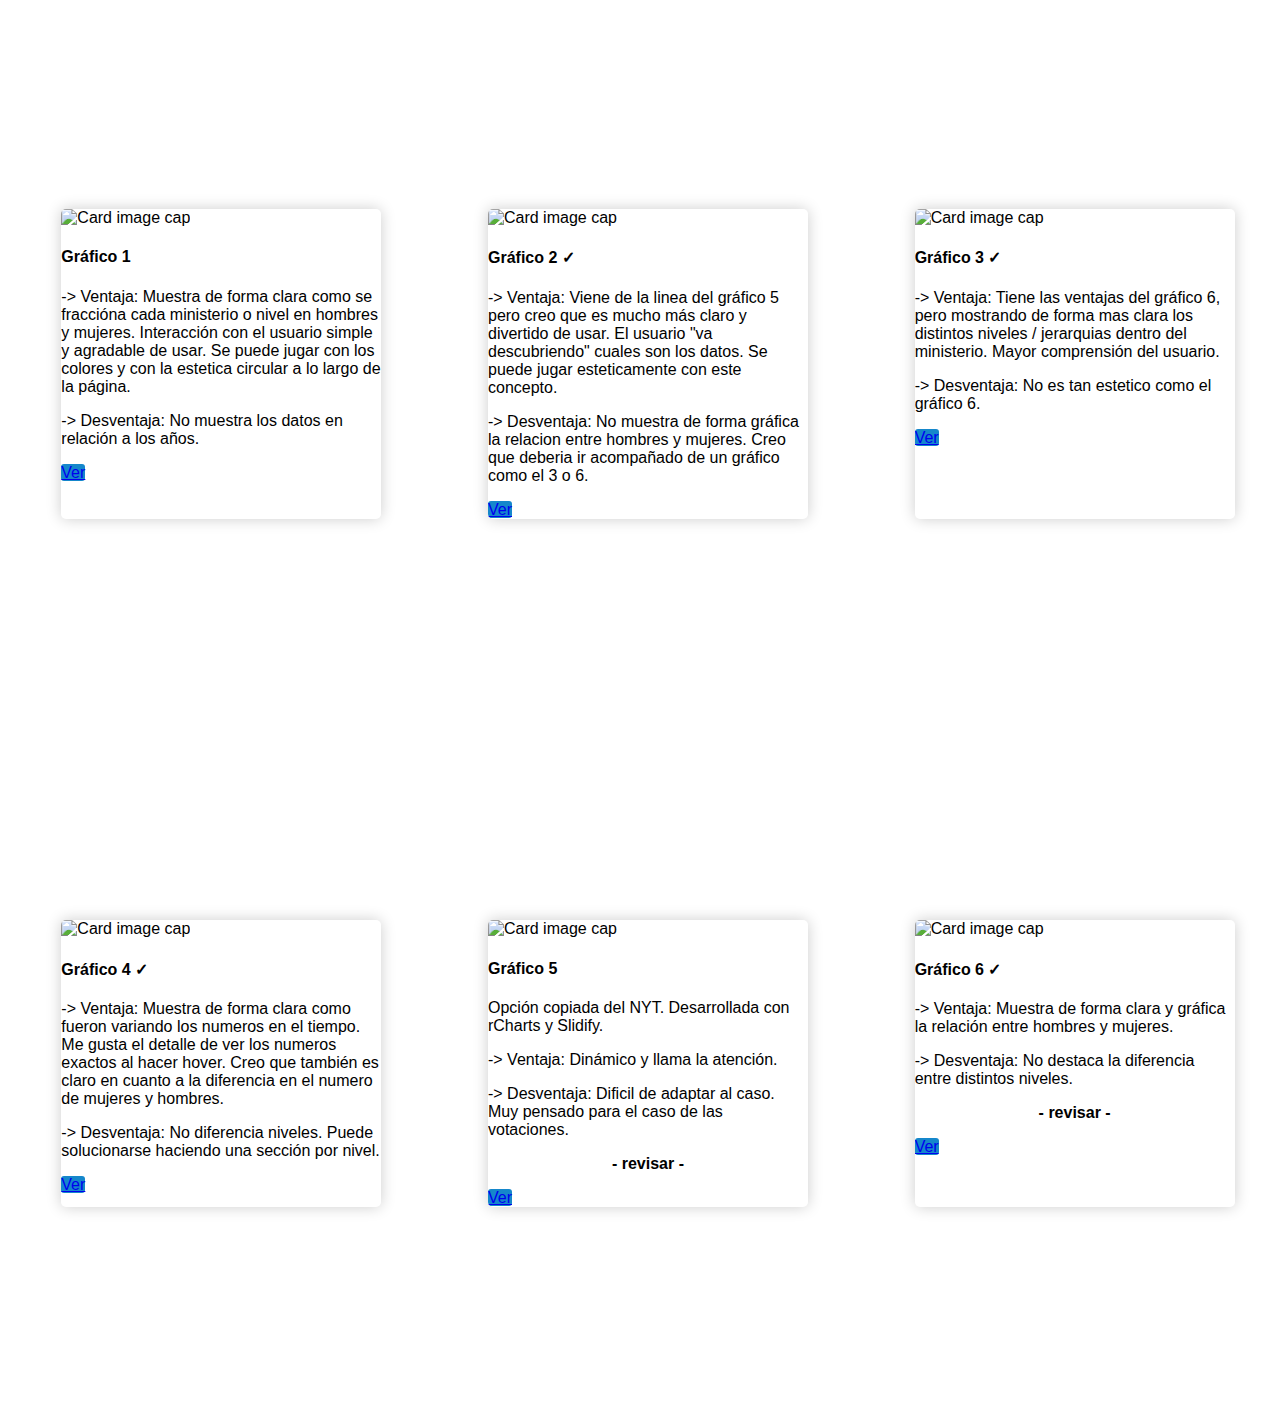
==== index.html @ acb8e425 "Add better styling to graphs display" ====
<!DOCTYPE html>
<html lang="en">

    <head>
        <meta charset="UTF-8">
        <meta name="viewport" content="width=device-width, initial-scale=1.0">
        <meta http-equiv="X-UA-Compatible" content="ie=edge">
        <title>Proyeto 1</title>

        <!-- bootstrap -->
        <link rel="stylesheet" href="https://maxcdn.bootstrapcdn.com/bootstrap/4.0.0-alpha.6/css/bootstrap.min.css" integrity="sha384-rwoIResjU2yc3z8GV/NPeZWAv56rSmLldC3R/AZzGRnGxQQKnKkoFVhFQhNUwEyJ"
            crossorigin="anonymous">
        <!-- styles -->
        <link rel="stylesheet" href="./styles/homeStyle.min.css">
    </head>

    <body>
        <div class="container">
            <div class="row">
                <!-- Sequences sunburst -->
                <div class="card" style="width: 20rem;">
                    <img class="card-img-top" src="./images/graph1.png" alt="Card image cap">
                    <div class="card-block">
                        <h4 class="card-title">Gráfico 1</h4>
                        <p class="card-text">-> Ventaja: Muestra de forma clara como se fraccióna cada ministerio o nivel en hombres y mujeres.
                            Interacción con el usuario simple y agradable de usar. Se puede jugar con los colores y con la
                            estetica circular a lo largo de la página.</p>
                        <p class="card-text">-> Desventaja: No muestra los datos en relación a los años.</p>
                        <a href="./graph1/" class="btn btn-primary">Ver</a>
                    </div>
                </div>

                <div class="card" style="width: 20rem;">
                    <img class="card-img-top" src="./images/graph2.png" alt="Card image cap">
                    <div class="card-block">
                        <h4 class="card-title">Gráfico 2 ✓</h4>
                        <p class="card-text">-> Ventaja: Viene de la linea del gráfico 5 pero creo que es mucho más claro y divertido de usar.
                            El usuario "va descubriendo" cuales son los datos. Se puede jugar esteticamente con este concepto.</p>
                        <p class="card-text">-> Desventaja: No muestra de forma gráfica la relacion entre hombres y mujeres. Creo que deberia
                            ir acompañado de un gráfico como el 3 o 6.</p>
                        <a href="./graph2" class="btn btn-primary">Ver</a>
                    </div>
                </div>

                <div class="card" style="width: 20rem;">
                    <img class="card-img-top" src="./images/graph3.png" alt="Card image cap">
                    <div class="card-block">
                        <h4 class="card-title">Gráfico 3 ✓</h4>
                        <p class="card-text">-> Ventaja: Tiene las ventajas del gráfico 6, pero mostrando de forma mas clara los distintos niveles
                            / jerarquias dentro del ministerio. Mayor comprensión del usuario.</p>
                        <p class="card-text">-> Desventaja: No es tan estetico como el gráfico 6.</p>
                        <a href="./graph3" class="btn btn-primary">Ver</a>
                    </div>
                </div>
            </div>
            <div class="row">

                <div class="card" style="width: 20rem;">
                    <img class="card-img-top" src="./images/graph4.png" alt="Card image cap">
                    <div class="card-block">
                        <h4 class="card-title">Gráfico 4 ✓</h4>
                        <p class="card-text">-> Ventaja: Muestra de forma clara como fueron variando los numeros en el tiempo. Me gusta el detalle
                            de ver los numeros exactos al hacer hover. Creo que también es claro en cuanto a la diferencia
                            en el numero de mujeres y hombres.</p>
                        <p class="card-text">-> Desventaja: No diferencia niveles. Puede solucionarse haciendo una sección por nivel.</p>
                        <a href="./graph4" class="btn btn-primary">Ver</a>
                    </div>
                </div>

                <div class="card" style="width: 20rem;">
                    <img class="card-img-top" src="./images/graph5.png" alt="Card image cap">
                    <div class="card-block">
                        <h4 class="card-title">Gráfico 5</h4>
                        <p class="card-text">Opción copiada del NYT. Desarrollada con rCharts y Slidify.</p>
                        <p class="card-text">-> Ventaja: Dinámico y llama la atención.</p>
                        <p class="card-text">-> Desventaja: Dificil de adaptar al caso. Muy pensado para el caso de las votaciones.</p>
                        <p class="card-text">
                            <strong class="revisar">- revisar -</strong>
                        </p>
                        <a href="./rCharts_512paths" class="btn btn-primary">Ver</a>
                    </div>
                </div>

                <div class="card" style="width: 20rem;">
                    <img class="card-img-top" src="./images/graph6.png" alt="Card image cap">
                    <div class="card-block">
                        <h4 class="card-title">Gráfico 6 ✓</h4>
                        <p class="card-text">-> Ventaja: Muestra de forma clara y gráfica la relación entre hombres y mujeres.</p>
                        <p class="card-text">-> Desventaja: No destaca la diferencia entre distintos niveles.</p>
                        <p class="card-text">
                            <strong class="revisar">- revisar -</strong>
                        </p>
                        <a href="./graph6" class="btn btn-primary">Ver</a>
                    </div>
                </div>

            </div>
        </div>


        <!-- bootstrap -->
        <script src="https://code.jquery.com/jquery-3.1.1.slim.min.js" integrity="sha384-A7FZj7v+d/sdmMqp/nOQwliLvUsJfDHW+k9Omg/a/EheAdgtzNs3hpfag6Ed950n"
            crossorigin="anonymous"></script>
        <script src="https://cdnjs.cloudflare.com/ajax/libs/tether/1.4.0/js/tether.min.js" integrity="sha384-DztdAPBWPRXSA/3eYEEUWrWCy7G5KFbe8fFjk5JAIxUYHKkDx6Qin1DkWx51bBrb"
            crossorigin="anonymous"></script>
        <script src="https://maxcdn.bootstrapcdn.com/bootstrap/4.0.0-alpha.6/js/bootstrap.min.js" integrity="sha384-vBWWzlZJ8ea9aCX4pEW3rVHjgjt7zpkNpZk+02D9phzyeVkE+jo0ieGizqPLForn"
            crossorigin="anonymous"></script>
    </body>

</html>
---- styles/homeStyle.min.css ----
*{box-sizing:border-box}img{height:230px}.container{display:flex;flex-direction:column;width:100vw;height:1400px;justify-content:space-around;align-items:space-around}.row{display:flex;flex-direction:row;justify-content:space-around;width:100vw;flex-wrap:nowrap}.card{overflow:scroll;height:100% !important;box-shadow:0px 0px 15px rgba(0,0,0,0.2);border-radius:5px;transition:all ease-in-out 200ms;font-family:helvetica}.card:hover{transform:scale(1.02)}.btn{width:100%;background-color:#1587CB;border-color:white;border-radius:3px;position:relative;bottom:0px}.revisar{width:100%;display:flex;justify-content:center}
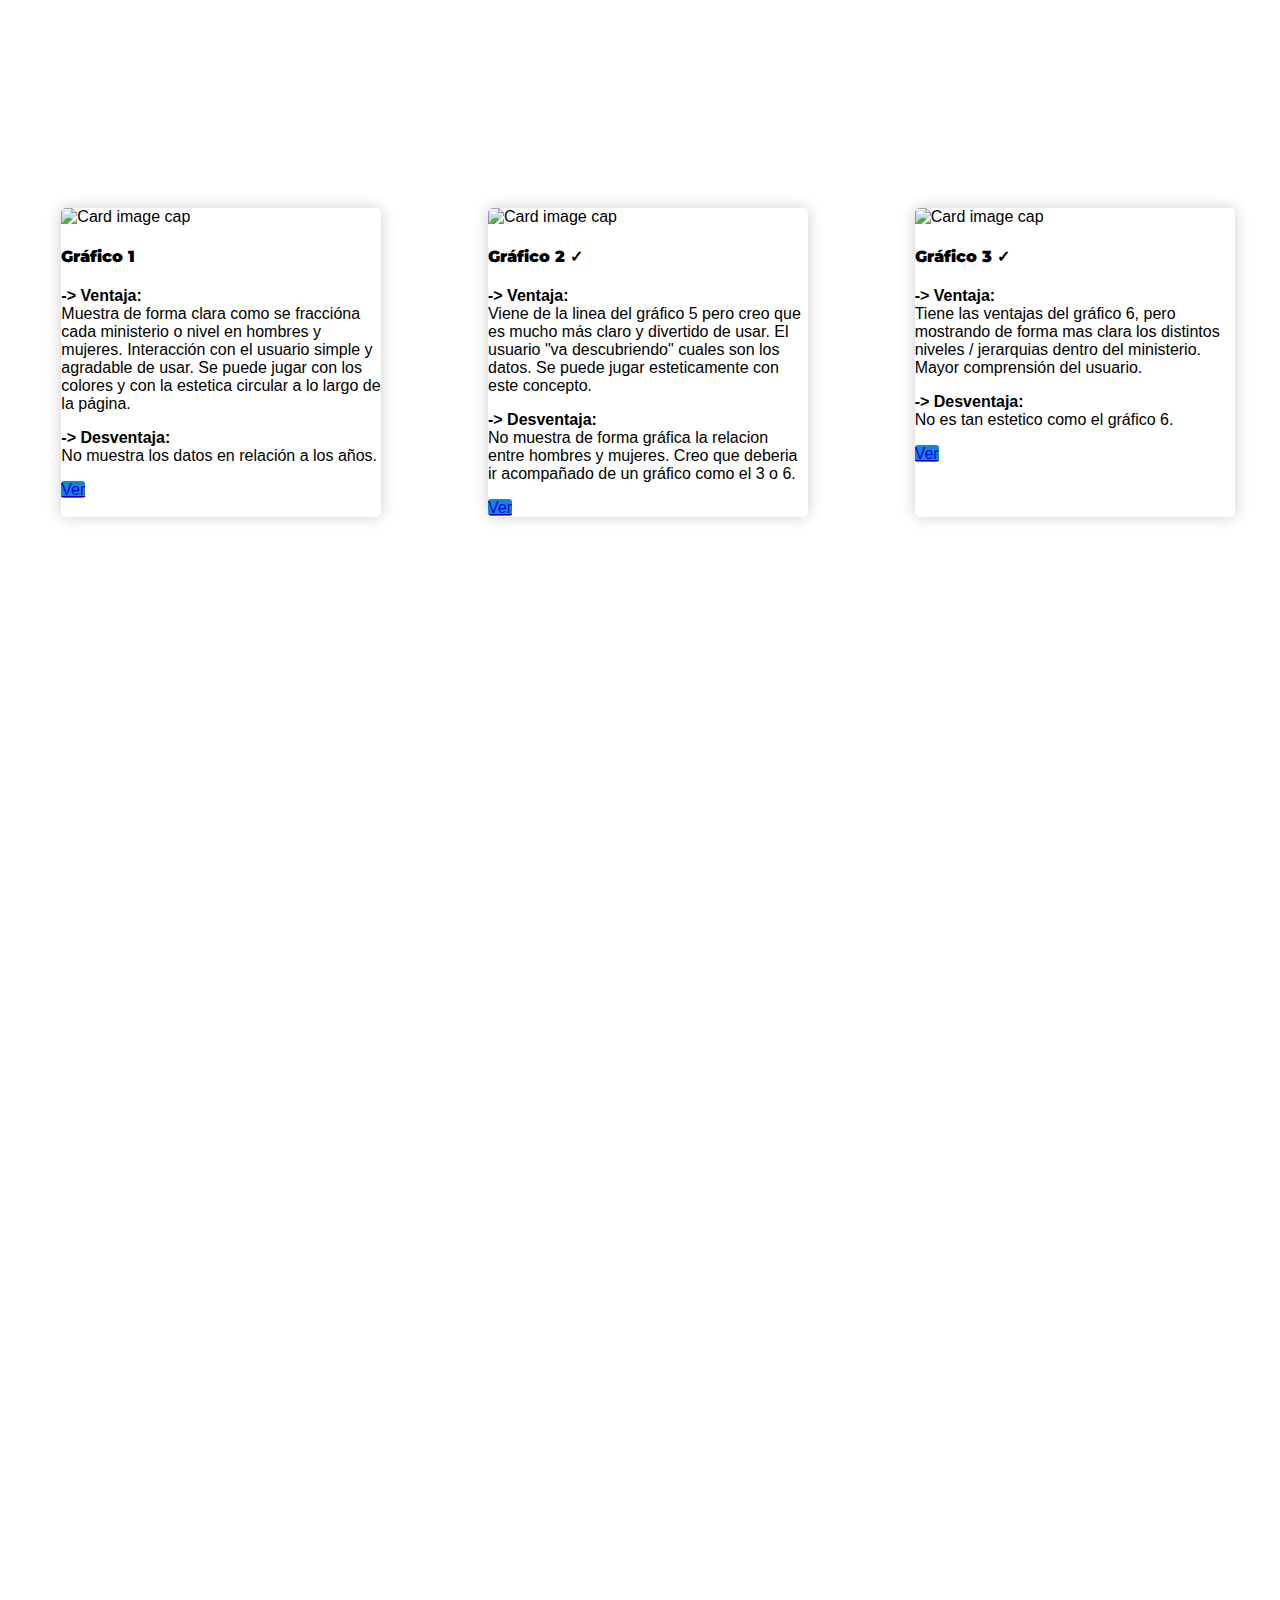
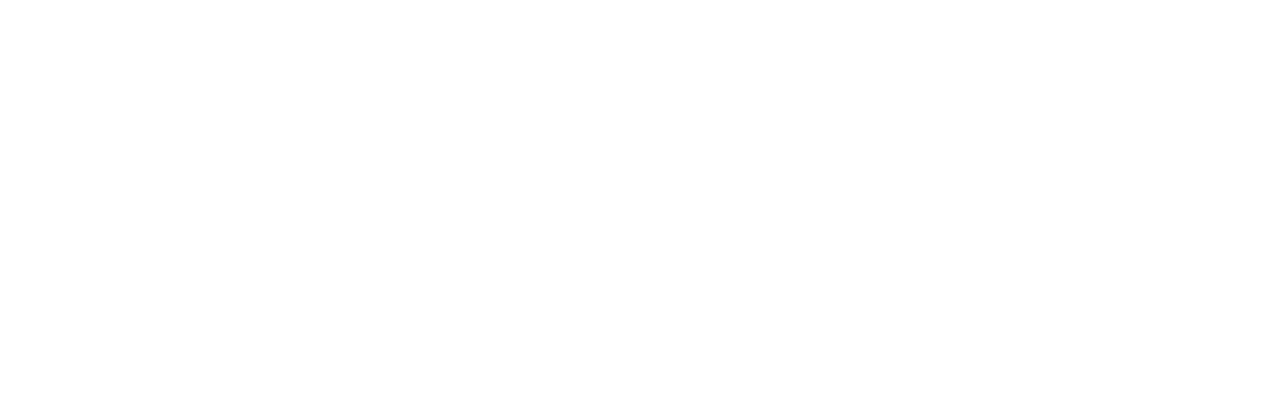
==== commit 3adfdd5a: "Add scrollmagic to landing and mediaquerie to avoid cards to thin" ====
--- a/index.html
+++ b/index.html
@@ -5,7 +5,13 @@
         <meta charset="UTF-8">
         <meta name="viewport" content="width=device-width, initial-scale=1.0">
         <meta http-equiv="X-UA-Compatible" content="ie=edge">
+        <link rel="icon" href="./images/pencil.png">
+
         <title>Proyeto 1</title>
+
+        <!-- google fonts -->
+        <link href="https://fonts.googleapis.com/css?family=Montserrat:400,700" rel="stylesheet">
+
 
         <!-- bootstrap -->
         <link rel="stylesheet" href="https://maxcdn.bootstrapcdn.com/bootstrap/4.0.0-alpha.6/css/bootstrap.min.css" integrity="sha384-rwoIResjU2yc3z8GV/NPeZWAv56rSmLldC3R/AZzGRnGxQQKnKkoFVhFQhNUwEyJ"
@@ -21,11 +27,17 @@
                 <div class="card" style="width: 20rem;">
                     <img class="card-img-top" src="./images/graph1.png" alt="Card image cap">
                     <div class="card-block">
-                        <h4 class="card-title">Gráfico 1</h4>
-                        <p class="card-text">-> Ventaja: Muestra de forma clara como se fraccióna cada ministerio o nivel en hombres y mujeres.
-                            Interacción con el usuario simple y agradable de usar. Se puede jugar con los colores y con la
-                            estetica circular a lo largo de la página.</p>
-                        <p class="card-text">-> Desventaja: No muestra los datos en relación a los años.</p>
+                        <h4 class="card-title">
+                            <strong>Gráfico 1</strong>
+                        </h4>
+                        <p class="card-text">
+                            <strong>-> Ventaja:</strong>
+                            </br>Muestra de forma clara como se fraccióna cada ministerio o nivel en hombres y mujeres. Interacción
+                            con el usuario simple y agradable de usar. Se puede jugar con los colores y con la estetica circular
+                            a lo largo de la página.</p>
+                        <p class="card-text">
+                            <strong>-> Desventaja:</strong>
+                            </br> No muestra los datos en relación a los años.</p>
                         <a href="./graph1/" class="btn btn-primary">Ver</a>
                     </div>
                 </div>
@@ -33,11 +45,17 @@
                 <div class="card" style="width: 20rem;">
                     <img class="card-img-top" src="./images/graph2.png" alt="Card image cap">
                     <div class="card-block">
-                        <h4 class="card-title">Gráfico 2 ✓</h4>
-                        <p class="card-text">-> Ventaja: Viene de la linea del gráfico 5 pero creo que es mucho más claro y divertido de usar.
-                            El usuario "va descubriendo" cuales son los datos. Se puede jugar esteticamente con este concepto.</p>
-                        <p class="card-text">-> Desventaja: No muestra de forma gráfica la relacion entre hombres y mujeres. Creo que deberia
-                            ir acompañado de un gráfico como el 3 o 6.</p>
+                        <h4 class="card-title">
+                            <strong>Gráfico 2 ✓</strong>
+                        </h4>
+                        <p class="card-text">
+                            <strong>-> Ventaja:</strong>
+                            </br> Viene de la linea del gráfico 5 pero creo que es mucho más claro y divertido de usar. El usuario
+                            "va descubriendo" cuales son los datos. Se puede jugar esteticamente con este concepto.</p>
+                        <p class="card-text">
+                            <strong>-> Desventaja:</strong>
+                            </br> No muestra de forma gráfica la relacion entre hombres y mujeres. Creo que deberia ir acompañado
+                            de un gráfico como el 3 o 6.</p>
                         <a href="./graph2" class="btn btn-primary">Ver</a>
                     </div>
                 </div>
@@ -45,24 +63,34 @@
                 <div class="card" style="width: 20rem;">
                     <img class="card-img-top" src="./images/graph3.png" alt="Card image cap">
                     <div class="card-block">
-                        <h4 class="card-title">Gráfico 3 ✓</h4>
-                        <p class="card-text">-> Ventaja: Tiene las ventajas del gráfico 6, pero mostrando de forma mas clara los distintos niveles
-                            / jerarquias dentro del ministerio. Mayor comprensión del usuario.</p>
-                        <p class="card-text">-> Desventaja: No es tan estetico como el gráfico 6.</p>
+                        <h4 class="card-title">
+                            <strong>Gráfico 3</strong> ✓</h4>
+                        <p class="card-text">
+                            <strong>-> Ventaja:</strong>
+                            </br> Tiene las ventajas del gráfico 6, pero mostrando de forma mas clara los distintos niveles / jerarquias
+                            dentro del ministerio. Mayor comprensión del usuario.</p>
+                        <p class="card-text">
+                            <strong>-> Desventaja:</strong>
+                            </br> No es tan estetico como el gráfico 6.</p>
                         <a href="./graph3" class="btn btn-primary">Ver</a>
                     </div>
                 </div>
             </div>
-            <div class="row">
+            <div class="row rowTwo listen">
 
                 <div class="card" style="width: 20rem;">
                     <img class="card-img-top" src="./images/graph4.png" alt="Card image cap">
                     <div class="card-block">
-                        <h4 class="card-title">Gráfico 4 ✓</h4>
-                        <p class="card-text">-> Ventaja: Muestra de forma clara como fueron variando los numeros en el tiempo. Me gusta el detalle
-                            de ver los numeros exactos al hacer hover. Creo que también es claro en cuanto a la diferencia
-                            en el numero de mujeres y hombres.</p>
-                        <p class="card-text">-> Desventaja: No diferencia niveles. Puede solucionarse haciendo una sección por nivel.</p>
+                        <h4 class="card-title">
+                            <strong>Gráfico 4</strong> ✓</h4>
+                        <p class="card-text">
+                            <strong>-> Ventaja:</strong>
+                            </br> Muestra de forma clara como fueron variando los numeros en el tiempo. Me gusta el detalle de
+                            ver los numeros exactos al hacer hover. Creo que también es claro en cuanto a la diferencia en
+                            el numero de mujeres y hombres.</p>
+                        <p class="card-text">
+                            <strong>-> Desventaja:</strong>
+                            </br> No diferencia niveles. Puede solucionarse haciendo una sección por nivel.</p>
                         <a href="./graph4" class="btn btn-primary">Ver</a>
                     </div>
                 </div>
@@ -70,10 +98,16 @@
                 <div class="card" style="width: 20rem;">
                     <img class="card-img-top" src="./images/graph5.png" alt="Card image cap">
                     <div class="card-block">
-                        <h4 class="card-title">Gráfico 5</h4>
+                        <h4 class="card-title">
+                            <strong>Gráfico 5</strong>
+                        </h4>
                         <p class="card-text">Opción copiada del NYT. Desarrollada con rCharts y Slidify.</p>
-                        <p class="card-text">-> Ventaja: Dinámico y llama la atención.</p>
-                        <p class="card-text">-> Desventaja: Dificil de adaptar al caso. Muy pensado para el caso de las votaciones.</p>
+                        <p class="card-text">
+                            <strong>-> Ventaja:</strong>
+                            </br> Dinámico y llama la atención.</p>
+                        <p class="card-text">
+                            <strong>-> Desventaja:</strong>
+                            </br> Dificil de adaptar al caso. Muy pensado para el caso de las votaciones.</p>
                         <p class="card-text">
                             <strong class="revisar">- revisar -</strong>
                         </p>
@@ -84,18 +118,30 @@
                 <div class="card" style="width: 20rem;">
                     <img class="card-img-top" src="./images/graph6.png" alt="Card image cap">
                     <div class="card-block">
-                        <h4 class="card-title">Gráfico 6 ✓</h4>
-                        <p class="card-text">-> Ventaja: Muestra de forma clara y gráfica la relación entre hombres y mujeres.</p>
-                        <p class="card-text">-> Desventaja: No destaca la diferencia entre distintos niveles.</p>
+                        <h4 class="card-title">
+                            <strong>Gráfico 6 ✓</strong>
+                        </h4>
                         <p class="card-text">
-                            <strong class="revisar">- revisar -</strong>
-                        </p>
+                            <strong>-> Ventaja:</strong>
+                            </br> Muestra de forma clara y gráfica la relación entre hombres y mujeres.</p>
+                        <p class="card-text">
+                            <strong>-> Desventaja:</strong>
+                            </br> No destaca la diferencia entre distintos niveles.</p>
                         <a href="./graph6" class="btn btn-primary">Ver</a>
                     </div>
                 </div>
 
             </div>
         </div>
+
+        <!-- call to JQUERY -->
+        <script src="https://ajax.googleapis.com/ajax/libs/jquery/3.2.1/jquery.min.js"></script>
+        <script src="http://code.jquery.com/ui/1.9.2/jquery-ui.js"></script>
+        <!-- call to library for controlling GIF animation -->
+        <script src="http://cdnjs.cloudflare.com/ajax/libs/ScrollMagic/2.0.5/ScrollMagic.min.js"></script>
+        <script src="http://cdnjs.cloudflare.com/ajax/libs/ScrollMagic/2.0.5/plugins/debug.addIndicators.min.js"></script>
+        <!-- landing script -->
+        <script src="./index_controller.js"></script>
 
 
         <!-- bootstrap -->
--- a/styles/homeStyle.min.css
+++ b/styles/homeStyle.min.css
@@ -1 +1 @@
-*{box-sizing:border-box}img{height:230px}.container{display:flex;flex-direction:column;width:100vw;height:1400px;justify-content:space-around;align-items:space-around}.row{display:flex;flex-direction:row;justify-content:space-around;width:100vw;flex-wrap:nowrap}.card{overflow:scroll;height:100% !important;box-shadow:0px 0px 15px rgba(0,0,0,0.2);border-radius:5px;transition:all ease-in-out 200ms;font-family:helvetica}.card:hover{transform:scale(1.02)}.btn{width:100%;background-color:#1587CB;border-color:white;border-radius:3px;position:relative;bottom:0px}.revisar{width:100%;display:flex;justify-content:center}
+*{box-sizing:border-box}img{height:230px}.container{display:flex;flex-direction:column;width:100vw;height:1900px;justify-content:space-around;align-items:space-around;margin-top:100px}.row{display:flex;flex-direction:row;justify-content:space-around;width:100vw;flex-wrap:nowrap;margin-bottom:400px;transition:all ease-in-out 300ms}.rowTwo{opacity:0;margin-top:50px}.fade-in{opacity:1;margin-top:0}.card{overflow:scroll;height:100% !important;box-shadow:0px 0px 15px rgba(0,0,0,0.2);border-radius:5px;transition:all ease-in-out 200ms;font-family:helvetica}.card:hover{transform:scale(1.02);box-shadow:0px 5px 30px rgba(0,0,0,0.2)}.btn{width:100%;background-color:#1587CB;border-color:white;border-radius:3px;position:relative;bottom:0px}.revisar{width:100%;display:flex;justify-content:center}.card-title{font-family:'Montserrat', sans-serif;font-weight:700}@media (max-width: 1040px){.btn{width:50%}.row{flex-wrap:wrap}.card{margin-top:20px;margin-left:30px}.rowTwo{margin-top:650px}}
